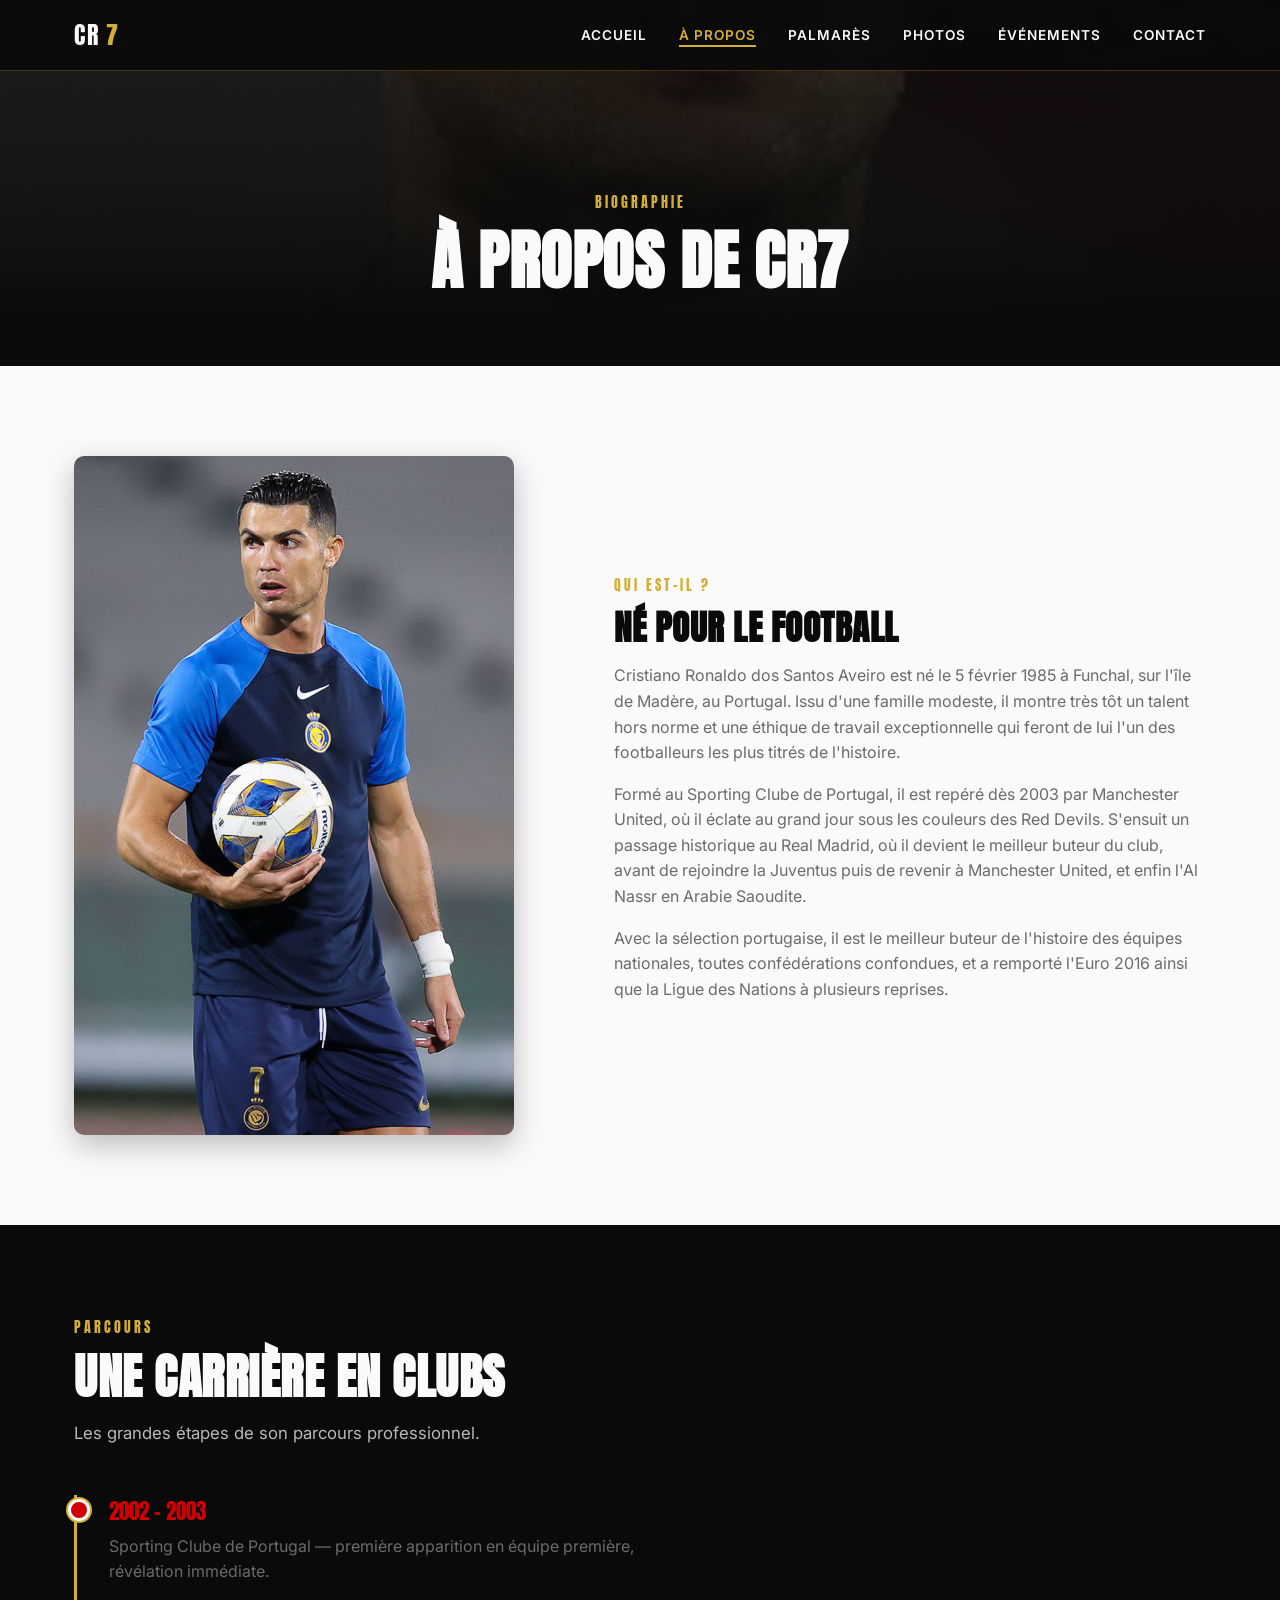
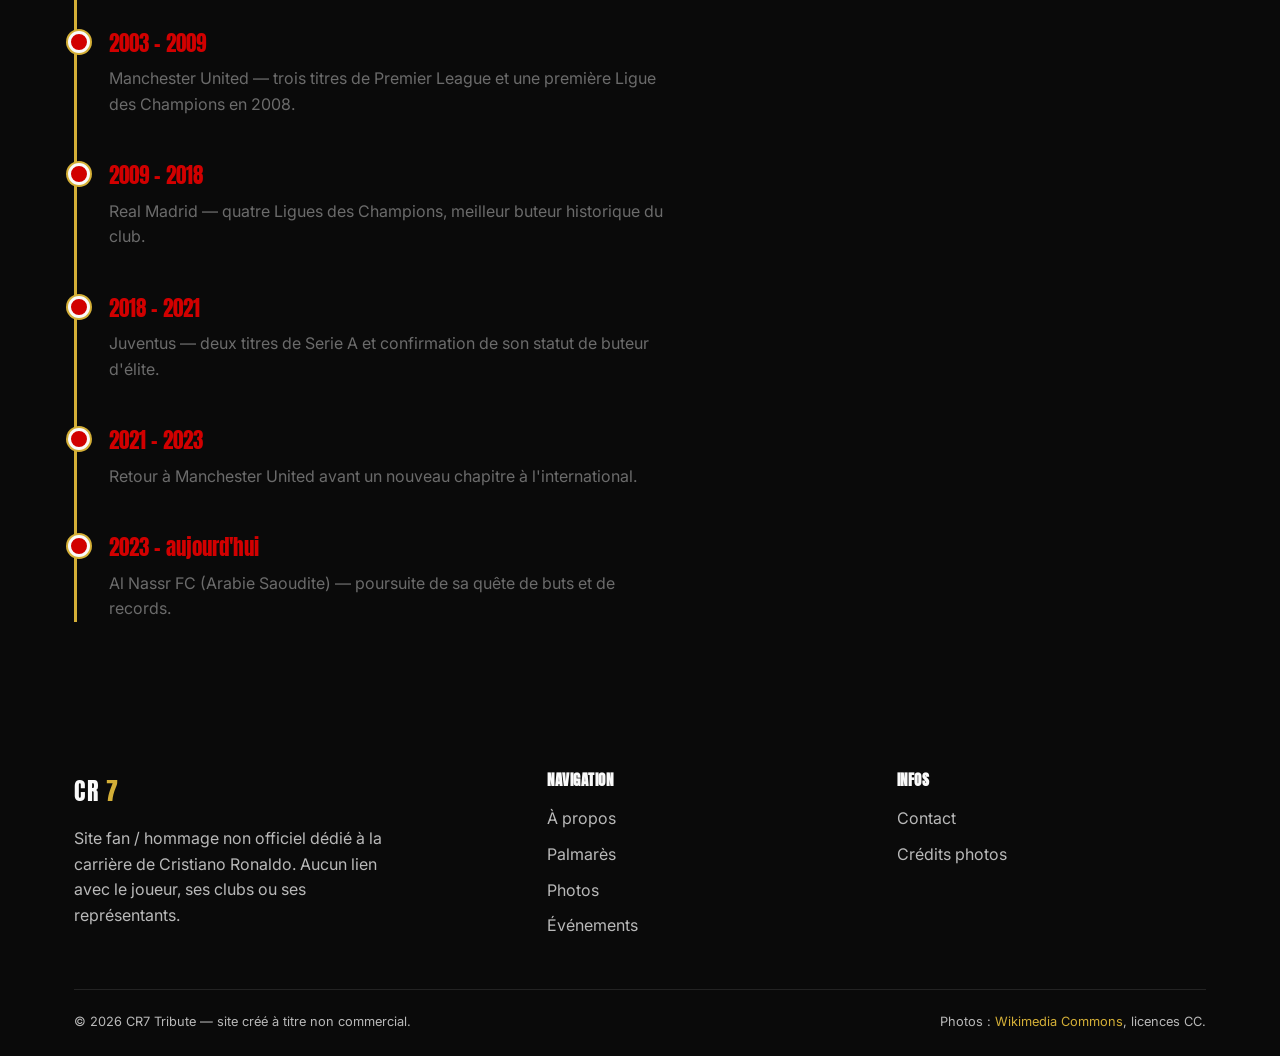
==== a-propos.html @ a89100bc "Initial commit: site hommage à Cristiano Ronaldo Site vitrine statique (HTML/CSS/JS) avec pages Accu" ====
<!DOCTYPE html>
<html lang="fr">
<head>
  <meta charset="UTF-8" />
  <meta name="viewport" content="width=device-width, initial-scale=1.0" />
  <title>À propos — CR7 Tribute</title>
  <meta name="description" content="Biographie et parcours de Cristiano Ronaldo." />
  <link rel="preconnect" href="https://fonts.googleapis.com" />
  <link href="https://fonts.googleapis.com/css2?family=Anton&family=Inter:wght@400;500;600;700&display=swap" rel="stylesheet" />
  <link rel="stylesheet" href="css/style.css" />
</head>
<body>

  <header class="site-header">
    <nav class="nav">
      <a href="index.html" class="logo">CR<span>7</span></a>
      <ul class="nav-links">
        <li><a href="index.html">Accueil</a></li>
        <li><a href="a-propos.html">À propos</a></li>
        <li><a href="services.html">Palmarès</a></li>
        <li><a href="photos.html">Photos</a></li>
        <li><a href="evenements.html">Événements</a></li>
        <li><a href="contact.html">Contact</a></li>
      </ul>
      <button class="nav-toggle" aria-label="Menu">
        <span></span><span></span><span></span>
      </button>
    </nav>
  </header>

  <section class="page-hero">
    <div class="page-hero-bg" style="background-image: url('images/cr7-portrait2.jpg');"></div>
    <div class="page-hero-overlay"></div>
    <div class="container">
      <span class="eyebrow">Biographie</span>
      <h1>À propos de CR7</h1>
    </div>
  </section>

  <section class="section">
    <div class="container">
      <div class="about-intro">
        <img src="images/cr7-portrait.jpg" alt="Portrait de Cristiano Ronaldo" />
        <div>
          <span class="eyebrow">Qui est-il ?</span>
          <h2 class="section-title" style="font-size:2.2rem;">Né pour le football</h2>
          <p>
            Cristiano Ronaldo dos Santos Aveiro est né le 5 février 1985 à Funchal, sur l'île
            de Madère, au Portugal. Issu d'une famille modeste, il montre très tôt un talent
            hors norme et une éthique de travail exceptionnelle qui feront de lui l'un des
            footballeurs les plus titrés de l'histoire.
          </p>
          <p>
            Formé au Sporting Clube de Portugal, il est repéré dès 2003 par Manchester United,
            où il éclate au grand jour sous les couleurs des Red Devils. S'ensuit un passage
            historique au Real Madrid, où il devient le meilleur buteur du club, avant de
            rejoindre la Juventus puis de revenir à Manchester United, et enfin l'Al Nassr en
            Arabie Saoudite.
          </p>
          <p>
            Avec la sélection portugaise, il est le meilleur buteur de l'histoire des équipes
            nationales, toutes confédérations confondues, et a remporté l'Euro 2016 ainsi
            que la Ligue des Nations à plusieurs reprises.
          </p>
        </div>
      </div>
    </div>
  </section>

  <section class="section section--dark">
    <div class="container">
      <span class="eyebrow">Parcours</span>
      <h2 class="section-title">Une carrière en clubs</h2>
      <p class="section-lead">Les grandes étapes de son parcours professionnel.</p>

      <div class="timeline">
        <div class="timeline-item">
          <div class="timeline-year">2002 – 2003</div>
          <p>Sporting Clube de Portugal — première apparition en équipe première, révélation immédiate.</p>
        </div>
        <div class="timeline-item">
          <div class="timeline-year">2003 – 2009</div>
          <p>Manchester United — trois titres de Premier League et une première Ligue des Champions en 2008.</p>
        </div>
        <div class="timeline-item">
          <div class="timeline-year">2009 – 2018</div>
          <p>Real Madrid — quatre Ligues des Champions, meilleur buteur historique du club.</p>
        </div>
        <div class="timeline-item">
          <div class="timeline-year">2018 – 2021</div>
          <p>Juventus — deux titres de Serie A et confirmation de son statut de buteur d'élite.</p>
        </div>
        <div class="timeline-item">
          <div class="timeline-year">2021 – 2023</div>
          <p>Retour à Manchester United avant un nouveau chapitre à l'international.</p>
        </div>
        <div class="timeline-item">
          <div class="timeline-year">2023 – aujourd'hui</div>
          <p>Al Nassr FC (Arabie Saoudite) — poursuite de sa quête de buts et de records.</p>
        </div>
      </div>
    </div>
  </section>

  <footer class="site-footer">
    <div class="container">
      <div class="footer-grid">
        <div>
          <a href="index.html" class="logo">CR<span>7</span></a>
          <p style="margin-top:16px;max-width:320px;">
            Site fan / hommage non officiel dédié à la carrière de Cristiano Ronaldo.
            Aucun lien avec le joueur, ses clubs ou ses représentants.
          </p>
        </div>
        <div>
          <h4>Navigation</h4>
          <ul>
            <li><a href="a-propos.html">À propos</a></li>
            <li><a href="services.html">Palmarès</a></li>
            <li><a href="photos.html">Photos</a></li>
            <li><a href="evenements.html">Événements</a></li>
          </ul>
        </div>
        <div>
          <h4>Infos</h4>
          <ul>
            <li><a href="contact.html">Contact</a></li>
            <li><a href="https://commons.wikimedia.org/" target="_blank" rel="noopener">Crédits photos</a></li>
          </ul>
        </div>
      </div>
      <div class="footer-bottom">
        <span>&copy; 2026 CR7 Tribute — site créé à titre non commercial.</span>
        <span>Photos : <a href="https://commons.wikimedia.org/" target="_blank" rel="noopener">Wikimedia Commons</a>, licences CC.</span>
      </div>
    </div>
  </footer>

  <script src="js/script.js"></script>
</body>
</html>
---- css/style.css ----
/* ===== Variables ===== */
:root {
  --black: #0a0a0a;
  --black-soft: #141414;
  --white: #fafafa;
  --red: #d10000;
  --red-dark: #8f0000;
  --gold: #d4af37;
  --gray: #6b6b6b;
  --gray-light: #e4e4e4;
  --shadow: 0 10px 30px rgba(0, 0, 0, 0.25);
  --radius: 10px;
  --font-display: "Anton", "Arial Narrow", sans-serif;
  --font-body: "Inter", -apple-system, BlinkMacSystemFont, "Segoe UI", Roboto, sans-serif;
}

* {
  box-sizing: border-box;
  margin: 0;
  padding: 0;
}

html {
  scroll-behavior: smooth;
}

body {
  font-family: var(--font-body);
  color: var(--black);
  background: var(--white);
  line-height: 1.6;
  overflow-x: hidden;
}

img {
  max-width: 100%;
  display: block;
}

a {
  text-decoration: none;
  color: inherit;
}

ul {
  list-style: none;
}

.container {
  max-width: 1180px;
  margin: 0 auto;
  padding: 0 24px;
}

h1, h2, h3, h4 {
  font-family: var(--font-display);
  letter-spacing: 0.5px;
  text-transform: uppercase;
  line-height: 1.1;
}

.eyebrow {
  display: inline-block;
  font-family: var(--font-display);
  color: var(--gold);
  letter-spacing: 3px;
  text-transform: uppercase;
  font-size: 0.85rem;
  margin-bottom: 12px;
}

.section {
  padding: 90px 0;
}

.section--dark {
  background: var(--black);
  color: var(--white);
}

.section--dark .eyebrow {
  color: var(--gold);
}

.section-title {
  font-size: clamp(2rem, 4vw, 3rem);
  margin-bottom: 16px;
}

.section-lead {
  max-width: 640px;
  color: var(--gray);
  font-size: 1.05rem;
  margin-bottom: 48px;
}

.section--dark .section-lead {
  color: #b9b9b9;
}

/* ===== Buttons ===== */
.btn {
  display: inline-flex;
  align-items: center;
  gap: 10px;
  padding: 14px 30px;
  font-family: var(--font-display);
  letter-spacing: 1px;
  text-transform: uppercase;
  font-size: 0.9rem;
  border-radius: 4px;
  border: 2px solid transparent;
  cursor: pointer;
  transition: transform 0.2s ease, box-shadow 0.2s ease, background 0.2s ease, color 0.2s ease;
}

.btn:hover {
  transform: translateY(-2px);
}

.btn--primary {
  background: var(--red);
  color: var(--white);
  box-shadow: 0 8px 20px rgba(209, 0, 0, 0.35);
}

.btn--primary:hover {
  background: var(--red-dark);
}

.btn--outline {
  border-color: var(--white);
  color: var(--white);
}

.btn--outline:hover {
  background: var(--white);
  color: var(--black);
}

.btn--gold {
  background: var(--gold);
  color: var(--black);
}

/* ===== Header / Nav ===== */
.site-header {
  position: fixed;
  top: 0;
  left: 0;
  right: 0;
  z-index: 1000;
  background: rgba(10, 10, 10, 0.92);
  backdrop-filter: blur(6px);
  border-bottom: 1px solid rgba(212, 175, 55, 0.25);
}

.nav {
  display: flex;
  align-items: center;
  justify-content: space-between;
  padding: 16px 24px;
  max-width: 1180px;
  margin: 0 auto;
}

.logo {
  font-family: var(--font-display);
  font-size: 1.5rem;
  color: var(--white);
  letter-spacing: 2px;
  display: flex;
  align-items: baseline;
  gap: 6px;
}

.logo span {
  color: var(--gold);
}

.nav-links {
  display: flex;
  gap: 32px;
}

.nav-links a {
  color: var(--white);
  font-size: 0.85rem;
  letter-spacing: 1px;
  text-transform: uppercase;
  font-weight: 600;
  position: relative;
  padding-bottom: 4px;
  transition: color 0.2s ease;
}

.nav-links a::after {
  content: "";
  position: absolute;
  bottom: 0;
  left: 0;
  width: 0;
  height: 2px;
  background: var(--gold);
  transition: width 0.25s ease;
}

.nav-links a:hover,
.nav-links a.active {
  color: var(--gold);
}

.nav-links a:hover::after,
.nav-links a.active::after {
  width: 100%;
}

.nav-toggle {
  display: none;
  flex-direction: column;
  gap: 5px;
  background: none;
  border: none;
  cursor: pointer;
  padding: 6px;
}

.nav-toggle span {
  width: 26px;
  height: 2px;
  background: var(--white);
}

/* ===== Hero ===== */
.hero {
  position: relative;
  min-height: 100vh;
  display: flex;
  align-items: center;
  color: var(--white);
  background: var(--black);
  overflow: hidden;
}

.hero-bg {
  position: absolute;
  inset: 0;
  background-size: cover;
  background-position: center 20%;
  opacity: 0.55;
}

.hero-overlay {
  position: absolute;
  inset: 0;
  background: linear-gradient(180deg, rgba(10, 10, 10, 0.55) 0%, rgba(10, 10, 10, 0.85) 65%, var(--black) 100%);
}

.hero-content {
  position: relative;
  z-index: 2;
  max-width: 1180px;
  margin: 0 auto;
  padding: 140px 24px 80px;
  width: 100%;
}

.hero-number {
  font-family: var(--font-display);
  font-size: clamp(4rem, 14vw, 9rem);
  color: rgba(255, 255, 255, 0.08);
  position: absolute;
  top: 10%;
  right: 5%;
  z-index: 1;
  line-height: 1;
}

.hero-title {
  font-size: clamp(3rem, 8vw, 6rem);
  margin-bottom: 20px;
}

.hero-title .accent {
  color: var(--gold);
}

.hero-subtitle {
  font-size: 1.15rem;
  max-width: 560px;
  color: #d8d8d8;
  margin-bottom: 36px;
}

.hero-cta {
  display: flex;
  gap: 18px;
  flex-wrap: wrap;
}

/* Page hero (smaller, for inner pages) */
.page-hero {
  position: relative;
  padding: 190px 0 70px;
  background: var(--black);
  color: var(--white);
  text-align: center;
  overflow: hidden;
}

.page-hero-bg {
  position: absolute;
  inset: 0;
  background-size: cover;
  background-position: center;
  opacity: 0.35;
}

.page-hero-overlay {
  position: absolute;
  inset: 0;
  background: linear-gradient(180deg, rgba(10,10,10,0.4), var(--black) 90%);
}

.page-hero .container {
  position: relative;
  z-index: 2;
}

.page-hero .eyebrow {
  justify-content: center;
}

.page-hero h1 {
  font-size: clamp(2.5rem, 6vw, 4rem);
}

/* ===== Stats strip ===== */
.stats {
  background: var(--red);
  color: var(--white);
  padding: 50px 0;
}

.stats-grid {
  display: grid;
  grid-template-columns: repeat(4, 1fr);
  gap: 24px;
  text-align: center;
}

.stat-number {
  font-family: var(--font-display);
  font-size: clamp(2rem, 4vw, 3rem);
  color: var(--white);
}

.stat-label {
  font-size: 0.8rem;
  letter-spacing: 1px;
  text-transform: uppercase;
  color: rgba(255, 255, 255, 0.85);
  margin-top: 6px;
}

/* ===== Cards ===== */
.grid {
  display: grid;
  gap: 28px;
}

.grid--3 {
  grid-template-columns: repeat(3, 1fr);
}

.grid--2 {
  grid-template-columns: repeat(2, 1fr);
}

.card {
  background: var(--white);
  border-radius: var(--radius);
  overflow: hidden;
  box-shadow: var(--shadow);
  transition: transform 0.25s ease, box-shadow 0.25s ease;
  border: 1px solid var(--gray-light);
}

.card:hover {
  transform: translateY(-6px);
  box-shadow: 0 18px 40px rgba(0, 0, 0, 0.18);
}

.card-body {
  padding: 28px;
}

.card-icon {
  font-size: 2rem;
  margin-bottom: 16px;
}

.card h3 {
  font-size: 1.2rem;
  margin-bottom: 10px;
}

.card p {
  color: var(--gray);
  font-size: 0.95rem;
}

.card--dark {
  background: var(--black-soft);
  color: var(--white);
  border-color: rgba(212, 175, 55, 0.2);
}

.card--dark p {
  color: #b9b9b9;
}

.card-tag {
  display: inline-block;
  background: var(--gold);
  color: var(--black);
  font-family: var(--font-display);
  font-size: 0.75rem;
  letter-spacing: 1px;
  padding: 4px 10px;
  border-radius: 3px;
  margin-bottom: 14px;
}

/* ===== Timeline (about page) ===== */
.timeline {
  position: relative;
  padding-left: 32px;
  border-left: 3px solid var(--gold);
}

.timeline-item {
  position: relative;
  padding-bottom: 42px;
}

.timeline-item:last-child {
  padding-bottom: 0;
}

.timeline-item::before {
  content: "";
  position: absolute;
  left: -41px;
  top: 4px;
  width: 16px;
  height: 16px;
  background: var(--red);
  border: 3px solid var(--white);
  border-radius: 50%;
  box-shadow: 0 0 0 2px var(--gold);
}

.timeline-year {
  font-family: var(--font-display);
  color: var(--red);
  font-size: 1.3rem;
  margin-bottom: 6px;
}

.timeline-item p {
  color: var(--gray);
  max-width: 560px;
}

/* ===== About intro ===== */
.about-intro {
  display: grid;
  grid-template-columns: 0.9fr 1.1fr;
  gap: 56px;
  align-items: center;
}

.about-intro img {
  border-radius: var(--radius);
  box-shadow: var(--shadow);
}

.about-intro p {
  color: var(--gray);
  margin-bottom: 16px;
}

/* ===== Gallery ===== */
.gallery {
  display: grid;
  grid-template-columns: repeat(3, 1fr);
  gap: 18px;
}

.gallery-item {
  position: relative;
  border-radius: var(--radius);
  overflow: hidden;
  box-shadow: var(--shadow);
  aspect-ratio: 4 / 5;
}

.gallery-item img {
  width: 100%;
  height: 100%;
  object-fit: cover;
  transition: transform 0.4s ease;
}

.gallery-item:hover img {
  transform: scale(1.08);
}

.gallery-caption {
  position: absolute;
  left: 0;
  right: 0;
  bottom: 0;
  padding: 16px;
  background: linear-gradient(0deg, rgba(0,0,0,0.85), transparent);
  color: var(--white);
  font-size: 0.85rem;
  letter-spacing: 0.5px;
}

.gallery-item--wide {
  grid-column: span 2;
}

/* ===== Events ===== */
.event-list {
  display: flex;
  flex-direction: column;
  gap: 18px;
}

.event-row {
  display: grid;
  grid-template-columns: 110px 1fr auto;
  align-items: center;
  gap: 24px;
  background: var(--white);
  border: 1px solid var(--gray-light);
  border-radius: var(--radius);
  padding: 20px 26px;
  box-shadow: var(--shadow);
}

.event-date {
  text-align: center;
  border-right: 2px solid var(--gray-light);
  padding-right: 20px;
}

.event-date .day {
  font-family: var(--font-display);
  font-size: 2rem;
  color: var(--red);
  display: block;
}

.event-date .month {
  font-size: 0.8rem;
  text-transform: uppercase;
  letter-spacing: 1px;
  color: var(--gray);
}

.event-info h3 {
  font-size: 1.1rem;
  margin-bottom: 6px;
}

.event-info p {
  color: var(--gray);
  font-size: 0.9rem;
}

.event-badge {
  background: var(--gold);
  color: var(--black);
  font-family: var(--font-display);
  font-size: 0.7rem;
  letter-spacing: 1px;
  padding: 6px 12px;
  border-radius: 4px;
  white-space: nowrap;
}

.notice {
  margin-top: 40px;
  padding: 18px 22px;
  border-left: 4px solid var(--gold);
  background: var(--gray-light);
  color: var(--gray);
  font-size: 0.9rem;
  border-radius: 0 8px 8px 0;
}

/* ===== Contact ===== */
.contact-layout {
  display: grid;
  grid-template-columns: 1fr 1fr;
  gap: 56px;
}

.form-group {
  margin-bottom: 20px;
}

.form-group label {
  display: block;
  font-size: 0.85rem;
  letter-spacing: 0.5px;
  text-transform: uppercase;
  margin-bottom: 8px;
  color: var(--gray);
}

.form-group input,
.form-group textarea {
  width: 100%;
  padding: 14px 16px;
  border: 1px solid var(--gray-light);
  border-radius: 6px;
  font-family: var(--font-body);
  font-size: 1rem;
  background: var(--white);
  transition: border-color 0.2s ease;
}

.form-group input:focus,
.form-group textarea:focus {
  outline: none;
  border-color: var(--red);
}

.form-note {
  margin-top: 12px;
  font-size: 0.85rem;
  color: var(--gray);
  display: none;
}

.form-note.visible {
  display: block;
}

.contact-info-item {
  display: flex;
  gap: 16px;
  margin-bottom: 28px;
}

.contact-info-icon {
  width: 46px;
  height: 46px;
  border-radius: 50%;
  background: var(--red);
  color: var(--white);
  display: flex;
  align-items: center;
  justify-content: center;
  font-size: 1.2rem;
  flex-shrink: 0;
}

.contact-info-item h4 {
  font-size: 1rem;
  margin-bottom: 4px;
  text-transform: none;
}

.contact-info-item p {
  color: var(--gray);
  font-size: 0.9rem;
}

.social-row {
  display: flex;
  gap: 14px;
  margin-top: 30px;
}

.social-row a {
  width: 44px;
  height: 44px;
  border-radius: 50%;
  border: 2px solid var(--gray-light);
  display: flex;
  align-items: center;
  justify-content: center;
  transition: all 0.2s ease;
}

.social-row a:hover {
  background: var(--red);
  border-color: var(--red);
  color: var(--white);
}

/* ===== Footer ===== */
.site-footer {
  background: var(--black);
  color: #b9b9b9;
  padding: 60px 0 24px;
}

.footer-grid {
  display: grid;
  grid-template-columns: 1.4fr 1fr 1fr;
  gap: 40px;
  margin-bottom: 40px;
}

.footer-grid h4 {
  color: var(--white);
  font-size: 0.95rem;
  margin-bottom: 18px;
}

.footer-grid ul li {
  margin-bottom: 10px;
}

.footer-grid ul li a:hover {
  color: var(--gold);
}

.footer-bottom {
  border-top: 1px solid rgba(255, 255, 255, 0.1);
  padding-top: 22px;
  display: flex;
  justify-content: space-between;
  flex-wrap: wrap;
  gap: 10px;
  font-size: 0.8rem;
}

.footer-bottom a {
  color: var(--gold);
}

/* ===== Responsive ===== */
@media (max-width: 860px) {
  .nav-links {
    position: fixed;
    top: 64px;
    left: 0;
    right: 0;
    background: rgba(10, 10, 10, 0.98);
    flex-direction: column;
    padding: 24px;
    gap: 20px;
    transform: translateY(-150%);
    transition: transform 0.3s ease;
  }

  .nav-links.open {
    transform: translateY(0);
  }

  .nav-toggle {
    display: flex;
  }

  .stats-grid,
  .grid--3,
  .grid--2,
  .about-intro,
  .contact-layout,
  .footer-grid {
    grid-template-columns: 1fr;
  }

  .gallery {
    grid-template-columns: repeat(2, 1fr);
  }

  .gallery-item--wide {
    grid-column: span 2;
  }

  .event-row {
    grid-template-columns: 1fr;
    text-align: left;
  }

  .event-date {
    border-right: none;
    border-bottom: 2px solid var(--gray-light);
    padding-bottom: 10px;
    text-align: left;
  }
}

@media (max-width: 480px) {
  .gallery {
    grid-template-columns: 1fr;
  }

  .gallery-item--wide {
    grid-column: span 1;
  }

  .stats-grid {
    grid-template-columns: repeat(2, 1fr);
  }
}
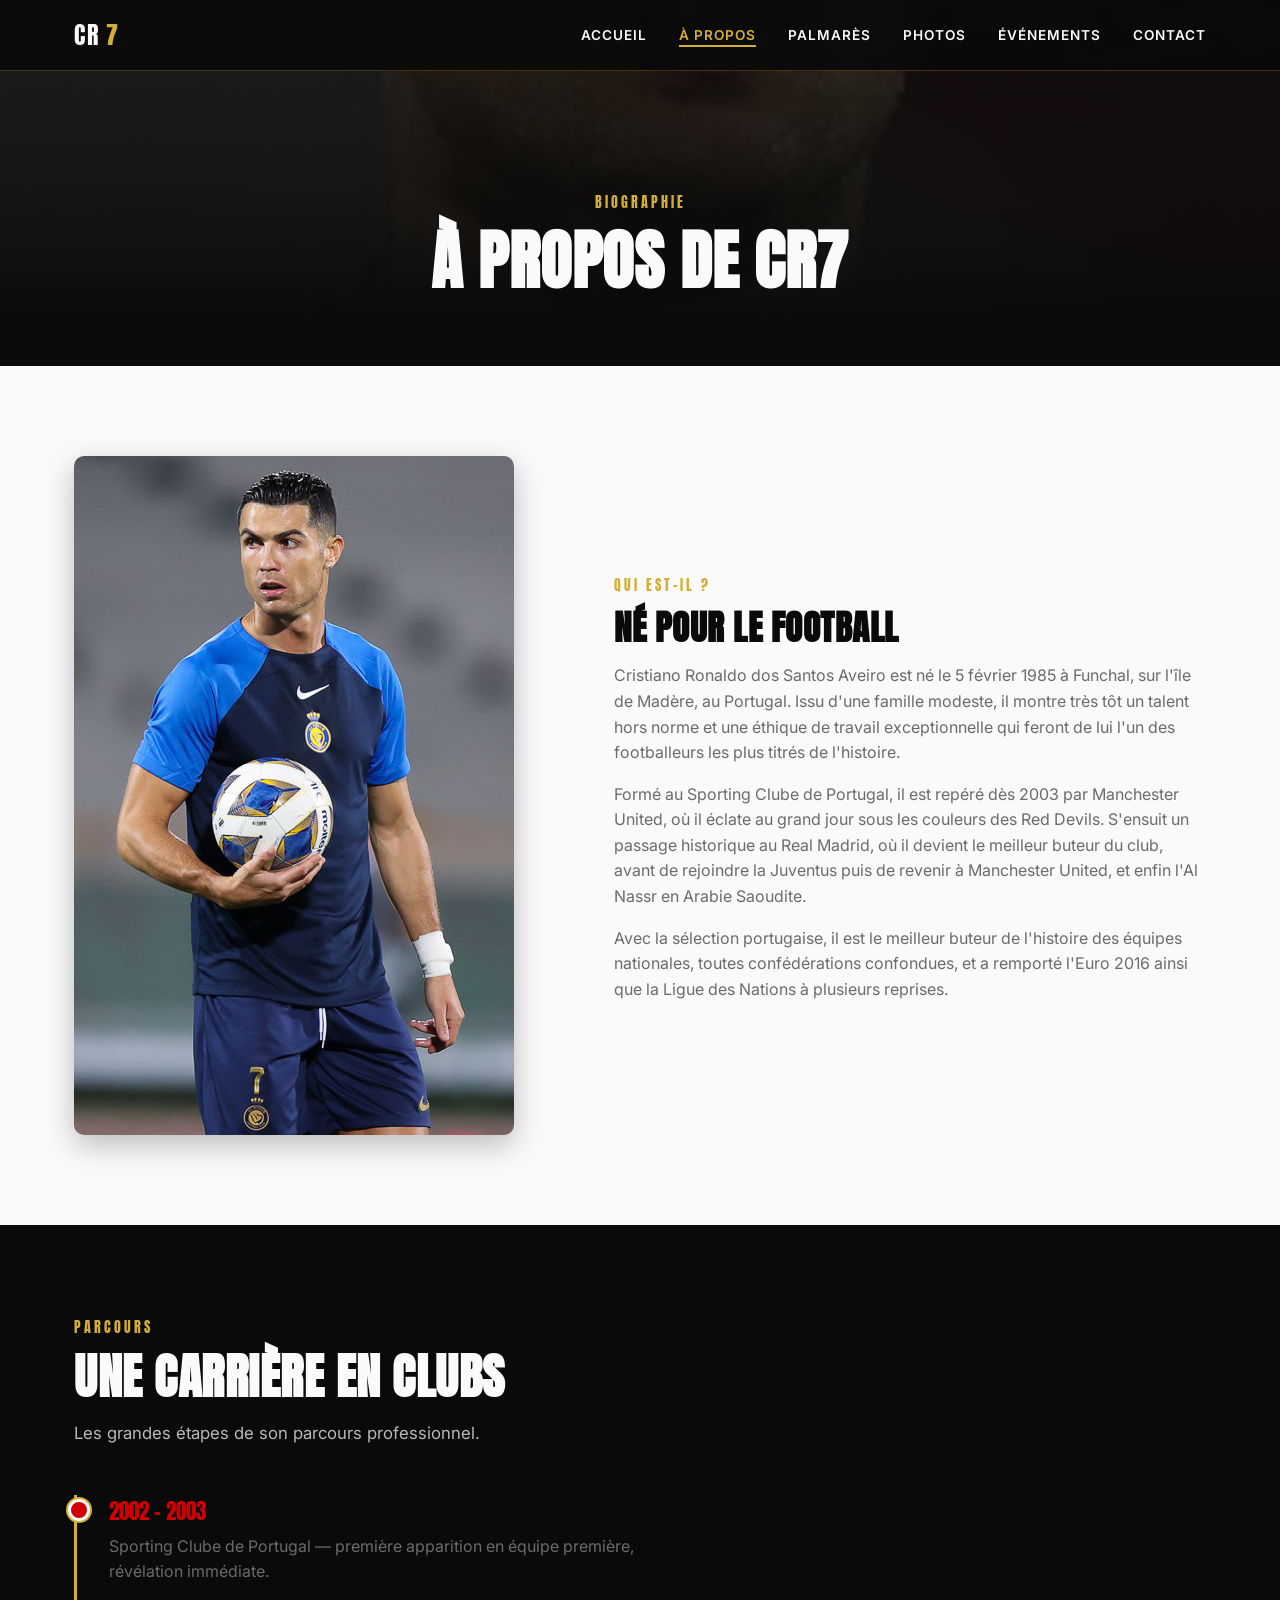
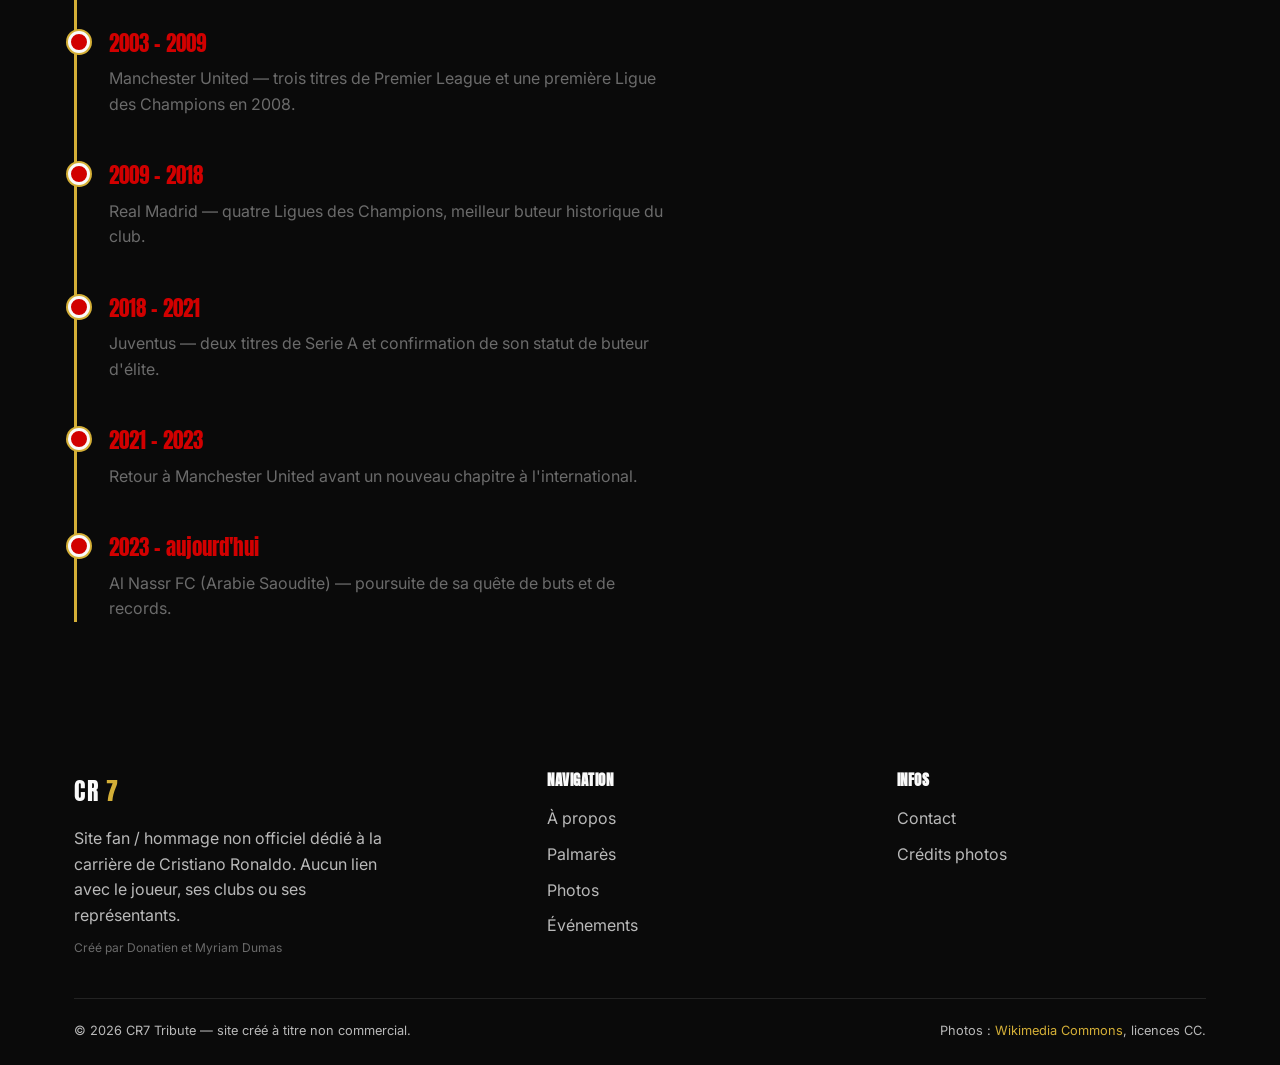
==== commit 9bb284fd: "Ajoute une mention discrète des créateurs dans le footer Co-Authored-By: Claude Sonnet 5 <noreply@an" ====
--- a/a-propos.html
+++ b/a-propos.html
@@ -111,6 +111,7 @@
             Site fan / hommage non officiel dédié à la carrière de Cristiano Ronaldo.
             Aucun lien avec le joueur, ses clubs ou ses représentants.
           </p>
+          <p class="footer-credit">Créé par Donatien et Myriam Dumas</p>
         </div>
         <div>
           <h4>Navigation</h4>
--- a/css/style.css
+++ b/css/style.css
@@ -747,6 +747,12 @@
   color: var(--gold);
 }
 
+.footer-credit {
+  margin-top: 10px;
+  font-size: 0.75rem;
+  color: #6b6b6b;
+}
+
 /* ===== Responsive ===== */
 @media (max-width: 860px) {
   .nav-links {
